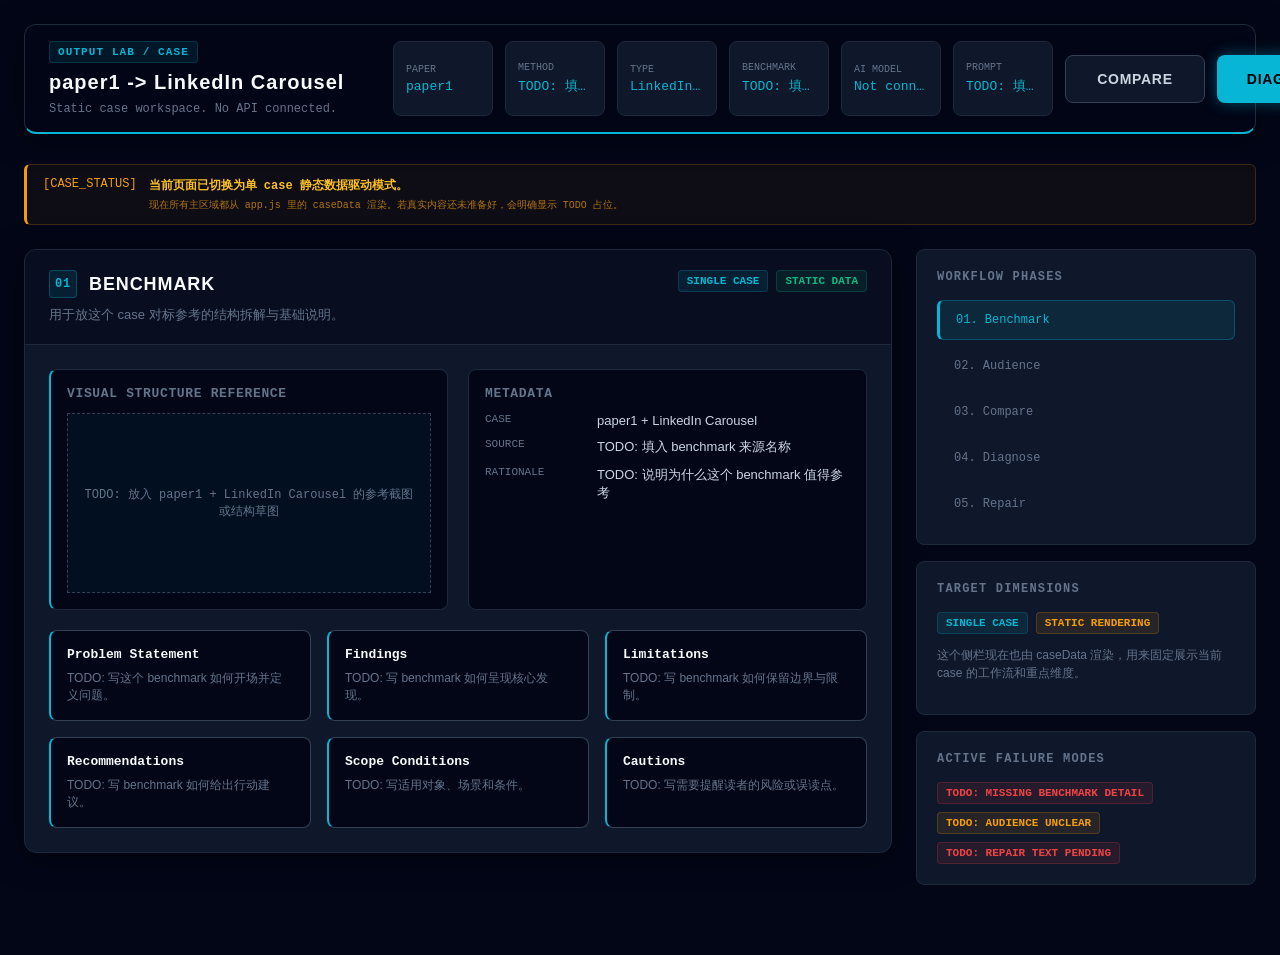
==== index.html @ c9541825 "Initial project structure" ====
<!DOCTYPE html>
<html lang="zh-CN">
<head>
  <meta charset="UTF-8" />
  <meta name="viewport" content="width=device-width, initial-scale=1.0" />
  <title>Output Lab - Dark Cyber UI</title>
  <link rel="stylesheet" href="styles.css" />
</head>
<body>
  <div class="page">
    <header class="topbar" id="topbar"></header>

    <div class="notice" id="notice"></div>

    <div class="layout">
      <main class="workspace">
        <section class="panel active" id="benchmark"></section>
        <section class="panel" id="audience"></section>
        <section class="panel" id="compare"></section>
        <section class="panel" id="diagnose"></section>
        <section class="panel" id="repair"></section>
      </main>

      <aside class="sticky-rail" id="right-rail"></aside>
    </div>
  </div>

  <script src="app.js"></script>
</body>
</html>
---- styles.css ----
:root {
  --bg: #020617;
  --panel: #0f172a;
  --panel-2: #020617;
  --ink: #cbd5e1;
  --ink-dark: #f8fafc;
  --muted: #64748b;
  --line: #1e293b;
  --line-2: #334155;
  --brand: #06b6d4;
  --brand-hover: #22d3ee;
  --brand-bg: rgba(6, 182, 212, 0.1);
  --good: #10b981;
  --warn: #f59e0b;
  --bad: #ef4444;
  --shadow: 0 4px 30px rgba(0, 0, 0, 0.5);
  --glow-brand: 0 0 15px rgba(6, 182, 212, 0.4);
  --radius: 12px;
  --font-sans: Inter, ui-sans-serif, -apple-system, BlinkMacSystemFont, "Segoe UI", sans-serif;
  --font-mono: ui-monospace, SFMono-Regular, Menlo, Monaco, Consolas, monospace;
}

* { box-sizing: border-box; }
html { scroll-behavior: smooth; }
::selection { background-color: #164e63; color: #cffafe; }

body {
  margin: 0;
  font-family: var(--font-sans);
  background: var(--bg);
  color: var(--ink);
  padding-bottom: 40px;
}

.page {
  max-width: 1600px;
  margin: 0 auto;
  padding: 24px;
}

.topbar {
  position: sticky;
  top: 16px;
  z-index: 30;
  background: rgba(2, 6, 23, 0.85);
  backdrop-filter: blur(12px);
  border: 1px solid var(--line);
  border-bottom: 2px solid var(--brand);
  box-shadow: var(--shadow);
  border-radius: var(--radius);
  padding: 16px 24px;
  display: grid;
  grid-template-columns: 320px 1fr;
  gap: 24px;
  margin-bottom: 30px;
}

.brand {
  display: flex;
  flex-direction: column;
  justify-content: center;
  gap: 8px;
}

.eyebrow {
  display: inline-flex;
  width: fit-content;
  color: var(--brand);
  background: var(--brand-bg);
  border: 1px solid rgba(6, 182, 212, 0.2);
  border-radius: 4px;
  padding: 4px 8px;
  font-size: 11px;
  font-family: var(--font-mono);
  font-weight: 700;
  text-transform: uppercase;
  letter-spacing: 0.1em;
}

.brand h1 {
  margin: 0;
  font-size: 20px;
  color: var(--ink-dark);
  letter-spacing: 0.05em;
}

.brand p {
  margin: 0;
  font-size: 12px;
  color: var(--muted);
  font-family: var(--font-mono);
}

.control-grid {
  display: grid;
  grid-template-columns: repeat(6, minmax(100px, 1fr)) 140px 140px;
  gap: 12px;
  align-items: center;
}

.field {
  background: var(--panel);
  border: 1px solid var(--line);
  border-radius: 8px;
  padding: 8px 12px;
  height: 100%;
  display: flex;
  flex-direction: column;
  justify-content: center;
}

.field-label {
  font-size: 10px;
  font-family: var(--font-mono);
  text-transform: uppercase;
  color: var(--muted);
  margin-bottom: 4px;
}

.field-value {
  font-size: 13px;
  color: var(--brand);
  font-family: var(--font-mono);
  white-space: nowrap;
  overflow: hidden;
  text-overflow: ellipsis;
}

.action {
  display: inline-flex;
  align-items: center;
  justify-content: center;
  border-radius: 8px;
  min-height: 48px;
  font-size: 14px;
  font-weight: 700;
  text-decoration: none;
  cursor: pointer;
  transition: all 0.2s ease;
  font-family: var(--font-sans);
  text-transform: uppercase;
  letter-spacing: 0.05em;
}

.action.primary {
  background: var(--brand);
  color: #000;
  border: none;
  box-shadow: var(--glow-brand);
}

.action.primary:hover {
  background: var(--brand-hover);
  box-shadow: 0 0 25px rgba(6, 182, 212, 0.6);
  transform: translateY(-1px);
}

.action.secondary {
  background: var(--panel);
  color: var(--ink);
  border: 1px solid var(--line-2);
}

.action.secondary:hover {
  border-color: var(--brand);
  color: var(--brand);
}

.notice {
  background: rgba(245, 158, 11, 0.05);
  border: 1px solid rgba(245, 158, 11, 0.2);
  border-left: 3px solid var(--warn);
  color: var(--warn);
  border-radius: 6px;
  padding: 12px 16px;
  margin-bottom: 24px;
  display: flex;
  gap: 12px;
  align-items: flex-start;
  font-family: var(--font-mono);
  font-size: 12px;
}

.notice strong { display: block; margin-bottom: 4px; color: #fbbf24; }
.notice small { color: rgba(245, 158, 11, 0.7); }

.layout {
  display: grid;
  grid-template-columns: minmax(0, 1fr) 340px;
  gap: 24px;
  align-items: start;
}

.panel {
  background: var(--panel);
  border: 1px solid var(--line);
  border-radius: var(--radius);
  box-shadow: var(--shadow);
  overflow: hidden;
  display: none;
  animation: fadeIn 0.3s ease-in-out;
}

.panel.active {
  display: block;
}

@keyframes fadeIn {
  from { opacity: 0; transform: translateY(5px); }
  to { opacity: 1; transform: translateY(0); }
}

.panel-header {
  padding: 20px 24px;
  border-bottom: 1px solid var(--line);
  background: rgba(2, 6, 23, 0.5);
  display: flex;
  align-items: flex-start;
  justify-content: space-between;
  gap: 18px;
}

.panel-header h2 {
  margin: 0;
  font-size: 18px;
  color: var(--ink-dark);
  display: flex;
  gap: 12px;
  align-items: center;
  text-transform: uppercase;
  letter-spacing: 0.05em;
}

.panel-header p {
  margin: 8px 0 0;
  color: var(--muted);
  font-size: 13px;
  max-width: 800px;
}

.num {
  width: 28px;
  height: 28px;
  border-radius: 4px;
  display: inline-grid;
  place-items: center;
  background: var(--brand-bg);
  color: var(--brand);
  font-size: 12px;
  font-family: var(--font-mono);
  font-weight: bold;
  border: 1px solid rgba(6, 182, 212, 0.3);
}

.panel-tools {
  display: flex;
  gap: 8px;
  flex-wrap: wrap;
}

.pill,
.chip,
.mini-badge {
  display: inline-flex;
  align-items: center;
  border-radius: 4px;
  padding: 4px 8px;
  font-size: 11px;
  font-family: var(--font-mono);
  font-weight: 600;
  text-transform: uppercase;
  background: var(--panel-2);
  border: 1px solid var(--line-2);
  color: var(--muted);
}

.pill.blue,
.chip.blue { background: rgba(6, 182, 212, 0.1); color: var(--brand); border-color: rgba(6, 182, 212, 0.2); }

.pill.green,
.chip.green { background: rgba(16, 185, 129, 0.1); color: var(--good); border-color: rgba(16, 185, 129, 0.2); }

.pill.orange,
.chip.orange { background: rgba(245, 158, 11, 0.1); color: var(--warn); border-color: rgba(245, 158, 11, 0.2); }

.pill.red,
.chip.red { background: rgba(239, 68, 68, 0.1); color: var(--bad); border-color: rgba(239, 68, 68, 0.2); }

.panel-body { padding: 24px; }

.meta-grid { display: grid; grid-template-columns: 1fr 1fr; gap: 20px; }

.box {
  background: var(--bg);
  border: 1px solid var(--line);
  border-radius: 8px;
  padding: 16px;
}

.box h3 {
  margin: 0 0 12px;
  font-size: 13px;
  color: var(--muted);
  text-transform: uppercase;
  font-family: var(--font-mono);
  letter-spacing: 0.05em;
}

.box p {
  margin: 0;
  color: var(--ink);
  font-size: 13px;
  line-height: 1.6;
}

.key-value {
  display: grid;
  grid-template-columns: 100px 1fr;
  gap: 12px;
  margin-bottom: 10px;
  font-size: 13px;
}

.key-value .k {
  color: var(--muted);
  font-family: var(--font-mono);
  font-size: 11px;
  text-transform: uppercase;
}

.key-value .v { color: var(--ink); }

.tag-grid {
  display: grid;
  grid-template-columns: repeat(3, 1fr);
  gap: 16px;
  margin-top: 20px;
}

.tag-card {
  border: 1px solid var(--line-2);
  background: var(--bg);
  border-radius: 8px;
  padding: 16px;
  border-left: 2px solid var(--brand);
}

.tag-card strong {
  display: block;
  margin-bottom: 8px;
  font-size: 13px;
  color: var(--ink-dark);
  font-family: var(--font-mono);
}

.tag-card p {
  margin: 0;
  font-size: 12px;
  color: var(--muted);
}

.audience-grid {
  display: grid;
  grid-template-columns: repeat(5, 1fr);
  gap: 16px;
}

.aud-card {
  border: 1px solid var(--line-2);
  background: var(--bg);
  border-radius: 8px;
  padding: 16px;
  display: flex;
  flex-direction: column;
  gap: 12px;
}

.aud-card .icon {
  font-family: var(--font-mono);
  color: var(--brand);
  font-size: 14px;
  font-weight: bold;
  border-bottom: 1px solid var(--line-2);
  padding-bottom: 8px;
}

.aud-card h3 {
  margin: 0;
  font-size: 13px;
  color: var(--ink-dark);
}

.aud-card p {
  margin: 0;
  font-size: 12px;
  color: var(--muted);
  line-height: 1.5;
}

.compare-grid {
  display: grid;
  grid-template-columns: 1fr 1fr;
  gap: 20px;
  align-items: stretch;
}

.compare-side {
  border: 1px solid var(--line);
  border-radius: 8px;
  background: var(--bg);
  padding: 20px;
  display: flex;
  flex-direction: column;
  gap: 16px;
}

.compare-side h3 {
  margin: 0;
  display: flex;
  justify-content: space-between;
  align-items: center;
  font-size: 14px;
  color: var(--ink-dark);
  font-family: var(--font-mono);
  border-bottom: 1px solid var(--line);
  padding-bottom: 12px;
}

.text-block {
  background: var(--panel);
  border: 1px dashed var(--line-2);
  border-radius: 8px;
  padding: 16px;
  font-size: 13px;
  line-height: 1.6;
}

.text-block p {
  margin: 0;
  white-space: pre-wrap;
}

.outline-item {
  display: grid;
  grid-template-columns: 120px 1fr;
  gap: 12px;
  padding: 10px 0;
  border-bottom: 1px dashed var(--line);
  font-size: 13px;
}

.outline-item strong {
  color: var(--brand);
  font-family: var(--font-mono);
  font-size: 11px;
}

.outline-item p {
  margin: 0;
  color: var(--ink);
}

.diagnose-grid,
.repair-grid {
  display: grid;
  grid-template-columns: 1fr 1.5fr;
  gap: 20px;
}

.score-row {
  display: grid;
  grid-template-columns: 1fr 40px;
  gap: 12px;
  align-items: center;
  margin-bottom: 16px;
  font-size: 12px;
  font-family: var(--font-mono);
}

.bar {
  height: 6px;
  background: var(--line-2);
  border-radius: 3px;
  overflow: hidden;
  margin-top: 6px;
}

.fill { height: 100%; }
.fill.blue { background: var(--brand); box-shadow: 0 0 8px var(--brand); }
.fill.red { background: var(--bad); box-shadow: 0 0 8px var(--bad); }

.check {
  display: flex;
  gap: 12px;
  padding: 12px;
  border: 1px solid var(--line-2);
  border-radius: 8px;
  background: var(--panel);
  margin-bottom: 10px;
}

.check .mark {
  color: var(--good);
  font-family: var(--font-mono);
  font-weight: bold;
}

.check strong {
  font-size: 13px;
  color: var(--ink-dark);
  display: block;
  margin-bottom: 4px;
}

.check p {
  margin: 0;
  font-size: 12px;
  color: var(--muted);
}

.sticky-rail {
  position: sticky;
  top: 130px;
  display: grid;
  gap: 16px;
}

.rail-card {
  background: var(--panel);
  border: 1px solid var(--line);
  border-radius: 8px;
  padding: 20px;
}

.rail-card h3 {
  margin: 0 0 16px;
  font-size: 12px;
  font-family: var(--font-mono);
  text-transform: uppercase;
  color: var(--muted);
  letter-spacing: 0.1em;
}

.anchor-list {
  display: grid;
  gap: 6px;
}

.anchor-link {
  text-decoration: none;
  padding: 12px 16px;
  color: var(--muted);
  border: 1px solid transparent;
  border-radius: 6px;
  display: flex;
  justify-content: space-between;
  font-family: var(--font-mono);
  font-size: 12px;
  transition: all 0.2s;
  cursor: pointer;
}

.anchor-link:hover {
  background: var(--bg);
  border-color: var(--line-2);
  color: var(--ink);
}

.anchor-link.active {
  background: var(--brand-bg);
  border-color: rgba(6, 182, 212, 0.3);
  color: var(--brand);
  border-left: 3px solid var(--brand);
}

@media (max-width: 1200px) {
  .control-grid { grid-template-columns: repeat(4, 1fr); }
  .audience-grid { grid-template-columns: repeat(3, 1fr); }
}

@media (max-width: 992px) {
  .layout { grid-template-columns: 1fr; }
  .sticky-rail { position: static; display: flex; flex-wrap: wrap; }
  .rail-card { flex: 1 1 300px; }
  .compare-grid,
  .diagnose-grid,
  .repair-grid,
  .meta-grid { grid-template-columns: 1fr; }
  .audience-grid { grid-template-columns: 1fr 1fr; }
}
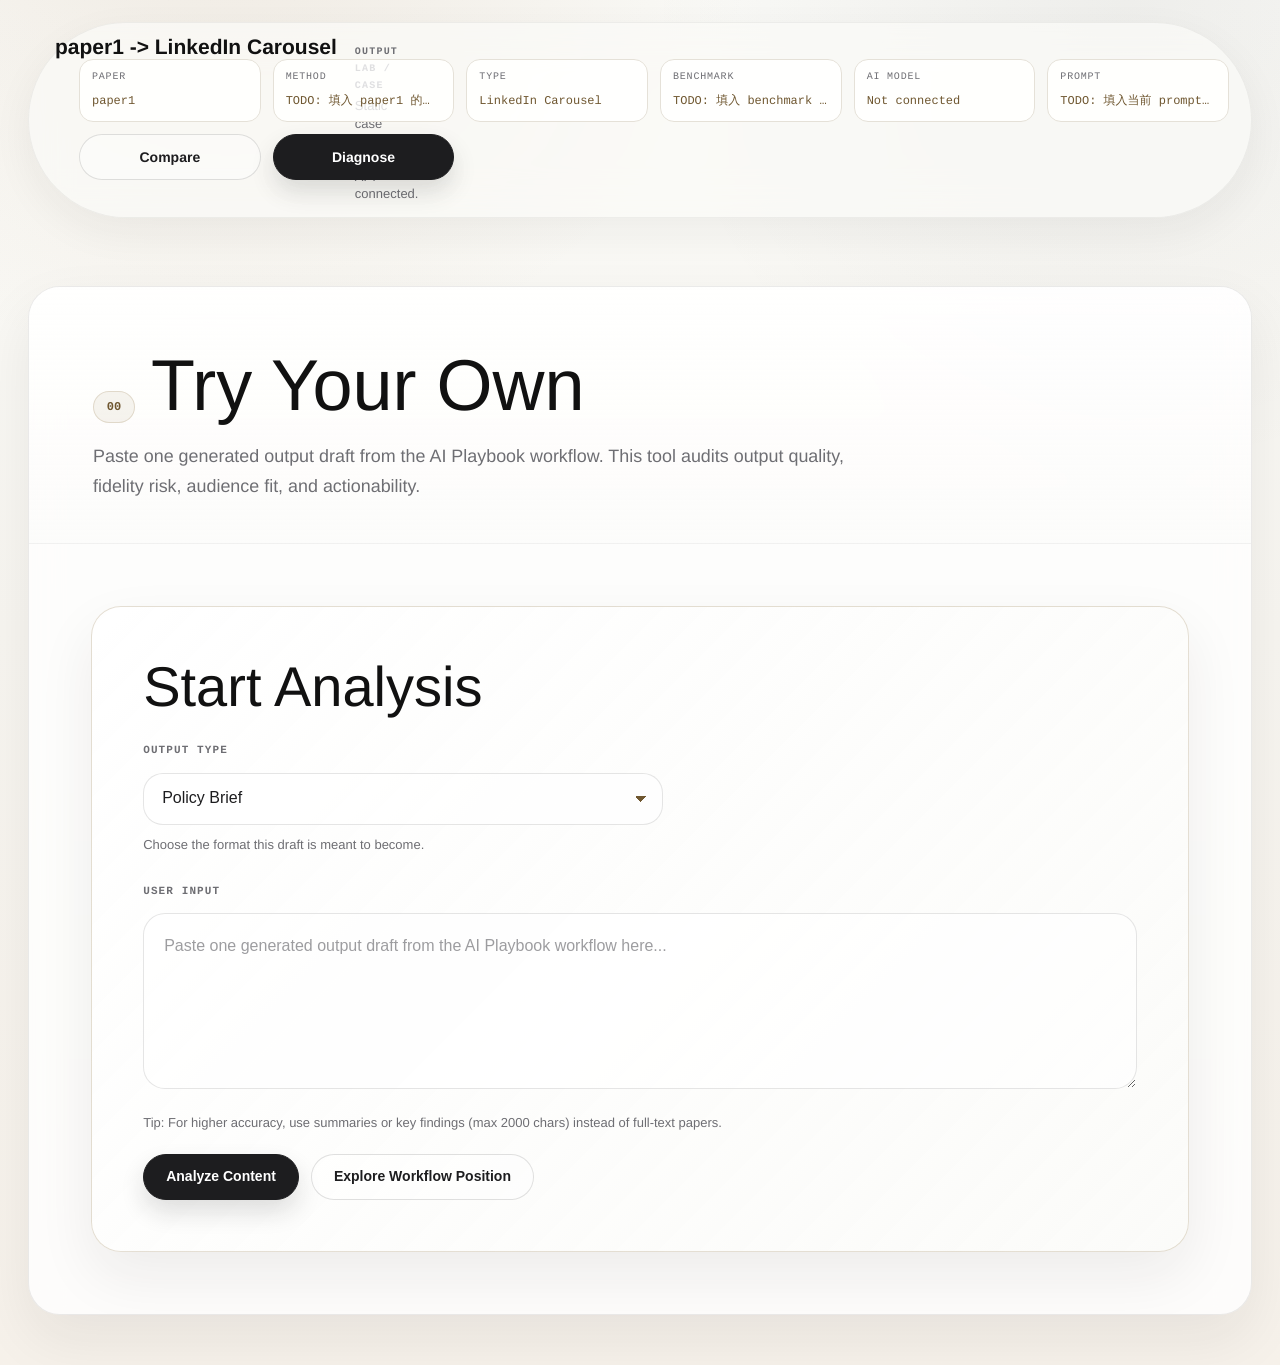
==== commit 3b17b7e4: "整理 Output Lab 项目结构" ====
--- a/index.html
+++ b/index.html
@@ -1,20 +1,63 @@
 <!DOCTYPE html>
-<html lang="zh-CN">
+<html lang="en">
 <head>
   <meta charset="UTF-8" />
   <meta name="viewport" content="width=device-width, initial-scale=1.0" />
-  <title>Output Lab - Dark Cyber UI</title>
+  <title>Output Lab - AI Playbook QA Interface</title>
   <link rel="stylesheet" href="styles.css" />
 </head>
 <body>
   <div class="page">
     <header class="topbar" id="topbar"></header>
 
-    <div class="notice" id="notice"></div>
-
     <div class="layout">
       <main class="workspace">
-        <section class="panel active" id="benchmark"></section>
+        <section class="panel active" id="try-your-own">
+          <div class="panel-header">
+            <div>
+              <h2><span class="num">00</span>Try Your Own</h2>
+              <p>Paste one generated output draft from the AI Playbook workflow. This tool audits output quality, fidelity risk, audience fit, and actionability.</p>
+            </div>
+          </div>
+          <div class="panel-body">
+            <div class="input-card input-card-primary">
+              <h3>Start Analysis</h3>
+              <div class="output-type-field">
+                <label class="input-label" for="outputTypeSelect">Output Type</label>
+                <select id="outputTypeSelect">
+                  <option selected>Policy Brief</option>
+                  <option>Policy Memo</option>
+                  <option>Executive Summary</option>
+                  <option>Q&amp;A Guide</option>
+                  <option>Fact Sheet</option>
+                  <option>Plain Language Explainer</option>
+                  <option>Op-Ed</option>
+                  <option>Letter to the Editor</option>
+                  <option>Press Release</option>
+                  <option>Elevator Pitch</option>
+                  <option>Report Outline</option>
+                  <option>Technical Note</option>
+                  <option>Infographic Brief</option>
+                  <option>Video Script</option>
+                  <option>LinkedIn Post</option>
+                  <option>LinkedIn Carousel</option>
+                  <option>Position Article</option>
+                  <option>Mechanism Map</option>
+                </select>
+                <p class="output-type-help">Choose the format this draft is meant to become.</p>
+              </div>
+              <label class="input-label" for="userInput">User Input</label>
+              <textarea id="userInput" maxlength="2000" placeholder="Paste one generated output draft from the AI Playbook workflow here..."></textarea>
+              <p class="input-hint">Tip: For higher accuracy, use summaries or key findings (max 2000 chars) instead of full-text papers.</p>
+              <div class="input-actions">
+                <button id="btn-run-diagnose-input" class="action primary" type="button">Analyze Content</button>
+                <button id="btn-explore-sample" class="action secondary" type="button">Explore Workflow Position</button>
+              </div>
+            </div>
+          </div>
+        </section>
+
+        <section class="panel" id="benchmark"></section>
         <section class="panel" id="audience"></section>
         <section class="panel" id="compare"></section>
         <section class="panel" id="diagnose"></section>
--- a/styles.css
+++ b/styles.css
@@ -1,261 +1,574 @@
 :root {
-  --bg: #020617;
-  --panel: #0f172a;
-  --panel-2: #020617;
-  --ink: #cbd5e1;
-  --ink-dark: #f8fafc;
-  --muted: #64748b;
-  --line: #1e293b;
-  --line-2: #334155;
-  --brand: #06b6d4;
-  --brand-hover: #22d3ee;
-  --brand-bg: rgba(6, 182, 212, 0.1);
-  --good: #10b981;
-  --warn: #f59e0b;
-  --bad: #ef4444;
-  --shadow: 0 4px 30px rgba(0, 0, 0, 0.5);
-  --glow-brand: 0 0 15px rgba(6, 182, 212, 0.4);
-  --radius: 12px;
-  --font-sans: Inter, ui-sans-serif, -apple-system, BlinkMacSystemFont, "Segoe UI", sans-serif;
-  --font-mono: ui-monospace, SFMono-Regular, Menlo, Monaco, Consolas, monospace;
-}
-
-* { box-sizing: border-box; }
-html { scroll-behavior: smooth; }
-::selection { background-color: #164e63; color: #cffafe; }
+  --bg: #f7f5f0;
+  --bg-soft: #fafaf7;
+  --bg-warm: #f6f1ea;
+  --surface: rgba(255, 255, 255, 0.78);
+  --surface-solid: #ffffff;
+  --panel: rgba(255, 255, 255, 0.82);
+  --panel-2: #f3eee5;
+  --ink: #1d1d1f;
+  --ink-dark: #111111;
+  --muted: #6e6e73;
+  --muted-soft: #8b8780;
+  --line: #e5e1d8;
+  --line-2: rgba(0, 0, 0, 0.08);
+  --brand: #8a6f3d;
+  --brand-hover: #6f5730;
+  --brand-bg: #f1e8d6;
+  --brand-soft: rgba(138, 111, 61, 0.1);
+  --good: #5f7d63;
+  --good-bg: #edf3eb;
+  --warn: #a67c52;
+  --warn-bg: #f4eadf;
+  --bad: #a45d52;
+  --bad-bg: #f6e8e5;
+  --shadow: 0 24px 58px rgba(29, 29, 31, 0.07);
+  --shadow-hover: 0 28px 70px rgba(29, 29, 31, 0.09);
+  --radius: 28px;
+  --radius-sm: 16px;
+  --ease: cubic-bezier(0.25, 0.1, 0.25, 1);
+  --font-sans: -apple-system, BlinkMacSystemFont, "SF Pro Display", "Inter", "Segoe UI", sans-serif;
+  --font-mono: "SF Mono", ui-monospace, SFMono-Regular, Menlo, Monaco, Consolas, monospace;
+}
+
+* {
+  box-sizing: border-box;
+}
+
+html {
+  scroll-behavior: smooth;
+}
+
+::selection {
+  background-color: rgba(138, 111, 61, 0.2);
+  color: var(--ink-dark);
+}
 
 body {
+  min-height: 100vh;
   margin: 0;
   font-family: var(--font-sans);
-  background: var(--bg);
-  color: var(--ink);
-  padding-bottom: 40px;
+  background:
+    radial-gradient(circle at 18% -12%, rgba(166, 124, 82, 0.14), transparent 34rem),
+    radial-gradient(circle at 88% 0%, rgba(29, 29, 31, 0.055), transparent 30rem),
+    linear-gradient(180deg, var(--bg-soft) 0%, var(--bg) 46%, var(--bg-warm) 100%);
+  color: var(--ink);
+  line-height: 1.68;
+  padding-bottom: 52px;
+  text-rendering: geometricPrecision;
+  -webkit-font-smoothing: antialiased;
+}
+
+body::before {
+  position: fixed;
+  inset: 0;
+  z-index: -1;
+  pointer-events: none;
+  content: "";
+  opacity: 0.18;
+  background-image:
+    linear-gradient(rgba(29, 29, 31, 0.04) 1px, transparent 1px),
+    linear-gradient(90deg, rgba(29, 29, 31, 0.03) 1px, transparent 1px);
+  background-size: 42px 42px;
+  mask-image: linear-gradient(to bottom, rgba(0, 0, 0, 0.55), transparent 72%);
+}
+
+button,
+textarea,
+select {
+  font: inherit;
+}
+
+button:disabled {
+  cursor: wait;
+  opacity: 0.58;
+}
+
+button:focus-visible,
+textarea:focus-visible,
+select:focus-visible,
+.anchor-link:focus-visible {
+  outline: 2px solid rgba(138, 111, 61, 0.45);
+  outline-offset: 3px;
+  box-shadow: 0 0 0 4px rgba(138, 111, 61, 0.1);
 }
 
 .page {
-  max-width: 1600px;
+  max-width: 1580px;
   margin: 0 auto;
-  padding: 24px;
+  padding: 22px 28px 0;
 }
 
 .topbar {
   position: sticky;
-  top: 16px;
+  top: 14px;
   z-index: 30;
-  background: rgba(2, 6, 23, 0.85);
-  backdrop-filter: blur(12px);
-  border: 1px solid var(--line);
-  border-bottom: 2px solid var(--brand);
-  box-shadow: var(--shadow);
-  border-radius: var(--radius);
-  padding: 16px 24px;
-  display: grid;
-  grid-template-columns: 320px 1fr;
+  display: grid;
+  grid-template-columns: minmax(0, 1fr) auto;
+  align-items: center;
   gap: 24px;
-  margin-bottom: 30px;
+  min-height: 72px;
+  margin-bottom: 40px;
+  padding: 14px 22px 14px 26px;
+  border: 1px solid rgba(0, 0, 0, 0.055);
+  border-radius: 999px;
+  background: rgba(250, 250, 247, 0.76);
+  box-shadow: 0 14px 42px rgba(29, 29, 31, 0.055);
+  -webkit-backdrop-filter: blur(20px) saturate(135%);
+  backdrop-filter: blur(20px) saturate(135%);
 }
 
 .brand {
+  display: grid;
+  grid-template-columns: auto minmax(0, 1fr);
+  align-items: baseline;
+  column-gap: 18px;
+  row-gap: 0;
+}
+
+.eyebrow {
+  grid-column: 2;
+  grid-row: 1;
+  width: fit-content;
+  color: var(--muted);
+  font-family: var(--font-mono);
+  font-size: 10px;
+  font-weight: 600;
+  letter-spacing: 0.12em;
+  text-transform: uppercase;
+}
+
+.brand h1 {
+  grid-column: 1;
+  grid-row: 1 / span 2;
+  margin: 0;
+  color: var(--ink-dark);
+  font-size: 21px;
+  font-weight: 600;
+  letter-spacing: 0;
+  line-height: 1.05;
+  white-space: nowrap;
+}
+
+.brand p {
+  grid-column: 2;
+  grid-row: 2;
+  margin: 2px 0 0 !important;
+  color: var(--muted) !important;
+  font-size: 13px !important;
+  line-height: 1.35;
+}
+
+.brand .tagline,
+.brand .product-description {
+  margin-top: 4px;
+  color: var(--muted);
+  font-family: var(--font-sans);
+  line-height: 1.55;
+}
+
+.mode-toggle {
+  justify-content: flex-end;
+}
+
+.mode-toggle > span {
+  display: none;
+}
+
+.mode-btn {
+  min-height: 30px;
+  padding: 0 12px;
+  border: 1px solid rgba(0, 0, 0, 0.08);
+  border-radius: 999px;
+  background: rgba(255, 255, 255, 0.72);
+  color: var(--muted);
+  cursor: default;
+  font-family: var(--font-mono);
+  font-size: 10px;
+  font-weight: 650;
+  letter-spacing: 0.08em;
+  line-height: 1;
+  text-transform: uppercase;
+  transition: background 240ms var(--ease), border-color 240ms var(--ease), color 240ms var(--ease);
+  pointer-events: none;
+}
+
+.mode-btn.active {
+  border-color: rgba(95, 125, 99, 0.24);
+  background: var(--good-bg);
+  color: var(--good);
+  box-shadow: none;
+}
+
+.control-grid {
+  display: grid;
+  grid-template-columns: repeat(6, minmax(100px, 1fr));
+  gap: 12px;
+  align-items: center;
+}
+
+.field {
   display: flex;
   flex-direction: column;
   justify-content: center;
-  gap: 8px;
-}
-
-.eyebrow {
-  display: inline-flex;
-  width: fit-content;
-  color: var(--brand);
-  background: var(--brand-bg);
-  border: 1px solid rgba(6, 182, 212, 0.2);
-  border-radius: 4px;
-  padding: 4px 8px;
-  font-size: 11px;
-  font-family: var(--font-mono);
-  font-weight: 700;
+  height: 100%;
+  padding: 10px 12px;
+  border: 1px solid var(--line);
+  border-radius: 14px;
+  background: var(--surface);
+}
+
+.field-label,
+.field-value {
+  font-family: var(--font-mono);
+}
+
+.field-label {
+  margin-bottom: 4px;
+  color: var(--muted);
+  font-size: 10px;
+  letter-spacing: 0.08em;
   text-transform: uppercase;
-  letter-spacing: 0.1em;
-}
-
-.brand h1 {
-  margin: 0;
-  font-size: 20px;
-  color: var(--ink-dark);
-  letter-spacing: 0.05em;
-}
-
-.brand p {
-  margin: 0;
+}
+
+.field-value {
+  overflow: hidden;
+  color: var(--brand-hover);
   font-size: 12px;
-  color: var(--muted);
-  font-family: var(--font-mono);
-}
-
-.control-grid {
-  display: grid;
-  grid-template-columns: repeat(6, minmax(100px, 1fr)) 140px 140px;
-  gap: 12px;
-  align-items: center;
-}
-
-.field {
-  background: var(--panel);
-  border: 1px solid var(--line);
-  border-radius: 8px;
-  padding: 8px 12px;
-  height: 100%;
-  display: flex;
-  flex-direction: column;
-  justify-content: center;
-}
-
-.field-label {
-  font-size: 10px;
-  font-family: var(--font-mono);
-  text-transform: uppercase;
-  color: var(--muted);
-  margin-bottom: 4px;
-}
-
-.field-value {
-  font-size: 13px;
-  color: var(--brand);
-  font-family: var(--font-mono);
+  text-overflow: ellipsis;
   white-space: nowrap;
-  overflow: hidden;
-  text-overflow: ellipsis;
 }
 
 .action {
   display: inline-flex;
   align-items: center;
   justify-content: center;
-  border-radius: 8px;
-  min-height: 48px;
+  min-height: 46px;
+  padding: 0 22px;
+  border-radius: 999px;
+  font-family: var(--font-sans);
   font-size: 14px;
-  font-weight: 700;
+  font-weight: 600;
+  letter-spacing: 0;
   text-decoration: none;
   cursor: pointer;
-  transition: all 0.2s ease;
-  font-family: var(--font-sans);
-  text-transform: uppercase;
-  letter-spacing: 0.05em;
+  transition:
+    transform 260ms var(--ease),
+    background 260ms var(--ease),
+    border-color 260ms var(--ease),
+    color 260ms var(--ease),
+    box-shadow 260ms var(--ease);
 }
 
 .action.primary {
-  background: var(--brand);
-  color: #000;
-  border: none;
-  box-shadow: var(--glow-brand);
+  border: 1px solid #1d1d1f;
+  background: #1d1d1f;
+  color: #ffffff;
+  box-shadow: 0 12px 24px rgba(29, 29, 31, 0.14);
 }
 
 .action.primary:hover {
-  background: var(--brand-hover);
-  box-shadow: 0 0 25px rgba(6, 182, 212, 0.6);
-  transform: translateY(-1px);
+  transform: translateY(-2px);
+  border-color: #000000;
+  background: #000000;
+  box-shadow: 0 16px 32px rgba(29, 29, 31, 0.16);
 }
 
 .action.secondary {
-  background: var(--panel);
-  color: var(--ink);
-  border: 1px solid var(--line-2);
+  border: 1px solid rgba(0, 0, 0, 0.12);
+  background: rgba(255, 255, 255, 0.44);
+  color: var(--ink);
+  box-shadow: none;
 }
 
 .action.secondary:hover {
-  border-color: var(--brand);
-  color: var(--brand);
+  transform: translateY(-2px);
+  border-color: rgba(29, 29, 31, 0.28);
+  background: rgba(255, 255, 255, 0.88);
+  color: var(--ink-dark);
 }
 
 .notice {
-  background: rgba(245, 158, 11, 0.05);
-  border: 1px solid rgba(245, 158, 11, 0.2);
-  border-left: 3px solid var(--warn);
-  color: var(--warn);
-  border-radius: 6px;
-  padding: 12px 16px;
-  margin-bottom: 24px;
   display: flex;
   gap: 12px;
   align-items: flex-start;
-  font-family: var(--font-mono);
-  font-size: 12px;
-}
-
-.notice strong { display: block; margin-bottom: 4px; color: #fbbf24; }
-.notice small { color: rgba(245, 158, 11, 0.7); }
+  margin-bottom: 28px;
+  padding: 14px 18px;
+  border: 1px solid rgba(166, 124, 82, 0.22);
+  border-left: 3px solid var(--warn);
+  border-radius: 18px;
+  background: var(--warn-bg);
+  color: var(--warn);
+  font-family: var(--font-sans);
+  font-size: 13px;
+}
+
+.notice strong {
+  display: block;
+  margin-bottom: 4px;
+  color: var(--ink);
+}
+
+.notice small {
+  color: var(--muted);
+}
 
 .layout {
-  display: grid;
-  grid-template-columns: minmax(0, 1fr) 340px;
-  gap: 24px;
-  align-items: start;
+  position: relative;
+}
+
+.workspace {
+  display: grid;
+  gap: 38px;
+  margin-right: 368px;
+}
+
+.input-dock {
+  display: block;
+}
+
+.input-card,
+.panel,
+.box,
+.rail-card,
+.aud-card,
+.tag-card,
+.compare-side,
+.text-block {
+  border: 1px solid var(--line-2);
+  background: var(--surface);
+  box-shadow: var(--shadow);
+  -webkit-backdrop-filter: blur(16px);
+  backdrop-filter: blur(16px);
+}
+
+.input-card {
+  padding: clamp(28px, 4vw, 52px);
+  border-radius: 30px;
+}
+
+.input-card-primary {
+  border-color: rgba(138, 111, 61, 0.22);
+  background:
+    linear-gradient(135deg, rgba(255, 255, 255, 0.9), rgba(250, 250, 247, 0.74)),
+    var(--surface);
+}
+
+.input-card h3 {
+  margin: 0 0 10px !important;
+  color: var(--ink-dark);
+  font-size: clamp(30px, 5vw, 56px);
+  font-weight: 500;
+  letter-spacing: 0;
+  line-height: 1.04;
+}
+
+.input-label {
+  display: inline-block;
+  margin: 8px 0 12px;
+  color: var(--muted);
+  font-family: var(--font-mono);
+  font-size: 11px;
+  font-weight: 600;
+  letter-spacing: 0.1em;
+  text-transform: uppercase;
+}
+
+.output-type-field {
+  max-width: 520px;
+  margin: 18px 0 20px;
+}
+
+#outputTypeSelect {
+  width: 100%;
+  min-height: 52px;
+  padding: 0 46px 0 18px;
+  border: 1px solid rgba(0, 0, 0, 0.1);
+  border-radius: 20px;
+  outline: none;
+  appearance: none;
+  background-color: rgba(255, 255, 255, 0.72);
+  background-image:
+    linear-gradient(45deg, transparent 50%, var(--brand-hover) 50%),
+    linear-gradient(135deg, var(--brand-hover) 50%, transparent 50%);
+  background-position:
+    calc(100% - 21px) 50%,
+    calc(100% - 15px) 50%;
+  background-repeat: no-repeat;
+  background-size: 6px 6px;
+  color: var(--ink);
+  cursor: pointer;
+  transition:
+    border-color 240ms var(--ease),
+    box-shadow 240ms var(--ease),
+    background-color 240ms var(--ease);
+}
+
+#outputTypeSelect:focus {
+  border-color: rgba(138, 111, 61, 0.42);
+  background-color: rgba(255, 255, 255, 0.95);
+  box-shadow: 0 0 0 4px rgba(138, 111, 61, 0.09);
+}
+
+#outputTypeSelect:focus-visible {
+  outline: 2px solid rgba(138, 111, 61, 0.45);
+  outline-offset: 3px;
+  box-shadow: 0 0 0 4px rgba(138, 111, 61, 0.1);
+}
+
+.output-type-help {
+  margin: 10px 0 0;
+  color: var(--muted);
+  font-size: 13px;
+  line-height: 1.55;
+}
+
+#userInput {
+  width: 100%;
+  min-height: 176px;
+  padding: 18px 20px;
+  resize: vertical;
+  border: 1px solid rgba(0, 0, 0, 0.1);
+  border-radius: 22px;
+  outline: none;
+  background: rgba(255, 255, 255, 0.72);
+  color: var(--ink);
+  line-height: 1.72;
+  transition:
+    border-color 240ms var(--ease),
+    box-shadow 240ms var(--ease),
+    background 240ms var(--ease);
+}
+
+#userInput::placeholder {
+  color: rgba(110, 110, 115, 0.68);
+}
+
+#userInput:focus {
+  border-color: rgba(138, 111, 61, 0.42);
+  background: rgba(255, 255, 255, 0.95);
+  box-shadow: 0 0 0 4px rgba(138, 111, 61, 0.09);
+}
+
+#userInput:focus-visible {
+  outline: 2px solid rgba(138, 111, 61, 0.45);
+  outline-offset: 3px;
+  box-shadow: 0 0 0 4px rgba(138, 111, 61, 0.1);
+}
+
+.input-hint {
+  margin: 14px 0 0;
+  color: var(--muted);
+  font-size: 13px;
+  font-style: normal;
+  line-height: 1.6;
+}
+
+.input-actions {
+  display: flex;
+  gap: 12px;
+  flex-wrap: wrap;
+  margin-top: 20px !important;
+}
+
+#btn-explore-sample {
+  margin-left: 0;
+  opacity: 1;
+  border: 1px solid rgba(0, 0, 0, 0.12);
+  background: rgba(255, 255, 255, 0.42);
 }
 
 .panel {
-  background: var(--panel);
-  border: 1px solid var(--line);
-  border-radius: var(--radius);
-  box-shadow: var(--shadow);
+  display: none;
   overflow: hidden;
-  display: none;
-  animation: fadeIn 0.3s ease-in-out;
+  border-radius: 32px;
+  opacity: 1;
+  transform: translateY(0);
 }
 
 .panel.active {
   display: block;
 }
 
+.fade-out {
+  opacity: 0;
+  transform: translateY(10px);
+  transition: opacity 260ms var(--ease), transform 260ms var(--ease);
+}
+
+.fade-in {
+  opacity: 1;
+  transform: translateY(0);
+  transition: opacity 300ms var(--ease), transform 300ms var(--ease);
+}
+
 @keyframes fadeIn {
-  from { opacity: 0; transform: translateY(5px); }
-  to { opacity: 1; transform: translateY(0); }
+  from {
+    opacity: 0;
+    transform: translateY(8px);
+  }
+
+  to {
+    opacity: 1;
+    transform: translateY(0);
+  }
 }
 
 .panel-header {
-  padding: 20px 24px;
-  border-bottom: 1px solid var(--line);
-  background: rgba(2, 6, 23, 0.5);
+  display: grid;
+  grid-template-columns: minmax(0, 1fr) auto;
+  align-items: start;
+  gap: 24px;
+  padding: clamp(34px, 5vw, 64px) clamp(28px, 5vw, 64px) clamp(26px, 4vw, 42px);
+  border-bottom: 1px solid rgba(0, 0, 0, 0.055);
+  background:
+    linear-gradient(180deg, rgba(255, 255, 255, 0.62), rgba(250, 250, 247, 0.42)),
+    transparent;
+}
+
+.panel-header h2 {
   display: flex;
-  align-items: flex-start;
-  justify-content: space-between;
-  gap: 18px;
-}
-
-.panel-header h2 {
+  gap: 16px;
+  align-items: baseline;
   margin: 0;
-  font-size: 18px;
   color: var(--ink-dark);
-  display: flex;
-  gap: 12px;
+  font-size: clamp(34px, 5.8vw, 72px);
+  font-weight: 500;
+  letter-spacing: 0;
+  line-height: 0.98;
+}
+
+.panel-header p {
+  max-width: 760px;
+  margin: 18px 0 0;
+  color: var(--muted);
+  font-size: clamp(15px, 1.4vw, 18px);
+  line-height: 1.68;
+}
+
+.num {
+  display: inline-flex;
   align-items: center;
-  text-transform: uppercase;
-  letter-spacing: 0.05em;
-}
-
-.panel-header p {
-  margin: 8px 0 0;
-  color: var(--muted);
-  font-size: 13px;
-  max-width: 800px;
-}
-
-.num {
-  width: 28px;
-  height: 28px;
-  border-radius: 4px;
-  display: inline-grid;
-  place-items: center;
-  background: var(--brand-bg);
-  color: var(--brand);
+  justify-content: center;
+  width: auto;
+  min-width: 42px;
+  height: 32px;
+  padding: 0 10px;
+  border: 1px solid rgba(138, 111, 61, 0.2);
+  border-radius: 999px;
+  background: rgba(138, 111, 61, 0.08);
+  color: var(--brand-hover);
+  font-family: var(--font-mono);
   font-size: 12px;
-  font-family: var(--font-mono);
-  font-weight: bold;
-  border: 1px solid rgba(6, 182, 212, 0.3);
+  font-weight: 600;
+  line-height: 1;
 }
 
 .panel-tools {
   display: flex;
   gap: 8px;
   flex-wrap: wrap;
+  justify-content: flex-end;
 }
 
 .pill,
@@ -263,176 +576,632 @@
 .mini-badge {
   display: inline-flex;
   align-items: center;
-  border-radius: 4px;
-  padding: 4px 8px;
-  font-size: 11px;
-  font-family: var(--font-mono);
+  min-height: 28px;
+  padding: 0 10px;
+  border: 1px solid rgba(0, 0, 0, 0.075);
+  border-radius: 999px;
+  background: rgba(255, 255, 255, 0.58);
+  color: var(--muted);
+  font-family: var(--font-mono);
+  font-size: 10px;
   font-weight: 600;
+  letter-spacing: 0.08em;
   text-transform: uppercase;
-  background: var(--panel-2);
-  border: 1px solid var(--line-2);
-  color: var(--muted);
 }
 
 .pill.blue,
-.chip.blue { background: rgba(6, 182, 212, 0.1); color: var(--brand); border-color: rgba(6, 182, 212, 0.2); }
+.chip.blue {
+  border-color: rgba(138, 111, 61, 0.22);
+  background: var(--brand-soft);
+  color: var(--brand-hover);
+}
 
 .pill.green,
-.chip.green { background: rgba(16, 185, 129, 0.1); color: var(--good); border-color: rgba(16, 185, 129, 0.2); }
+.chip.green {
+  border-color: rgba(95, 125, 99, 0.24);
+  background: var(--good-bg);
+  color: var(--good);
+}
 
 .pill.orange,
-.chip.orange { background: rgba(245, 158, 11, 0.1); color: var(--warn); border-color: rgba(245, 158, 11, 0.2); }
+.chip.orange {
+  border-color: rgba(166, 124, 82, 0.24);
+  background: var(--warn-bg);
+  color: var(--warn);
+}
 
 .pill.red,
-.chip.red { background: rgba(239, 68, 68, 0.1); color: var(--bad); border-color: rgba(239, 68, 68, 0.2); }
-
-.panel-body { padding: 24px; }
-
-.meta-grid { display: grid; grid-template-columns: 1fr 1fr; gap: 20px; }
+.chip.red {
+  border-color: rgba(164, 93, 82, 0.22);
+  background: var(--bad-bg);
+  color: var(--bad);
+}
+
+.panel-body {
+  padding: clamp(28px, 5vw, 62px);
+}
+
+.meta-grid {
+  display: grid;
+  grid-template-columns: minmax(0, 1.25fr) minmax(300px, 0.75fr);
+  gap: 26px;
+}
 
 .box {
-  background: var(--bg);
-  border: 1px solid var(--line);
-  border-radius: 8px;
-  padding: 16px;
-}
-
-.box h3 {
-  margin: 0 0 12px;
+  border-radius: 26px;
+  padding: clamp(24px, 3.4vw, 38px);
+}
+
+.box:hover,
+.aud-card:hover,
+.tag-card:hover {
+  transform: translateY(-3px) scale(1.005);
+  border-color: rgba(138, 111, 61, 0.18);
+  box-shadow: var(--shadow-hover);
+}
+
+.box,
+.aud-card,
+.tag-card {
+  transition: transform 280ms var(--ease), box-shadow 280ms var(--ease), border-color 280ms var(--ease);
+}
+
+.box h3,
+.compare-insights h3 {
+  margin: 0 0 18px;
+  color: var(--ink-dark);
   font-size: 13px;
-  color: var(--muted);
+  font-weight: 650;
+  letter-spacing: 0.09em;
+  line-height: 1.35;
   text-transform: uppercase;
-  font-family: var(--font-mono);
-  letter-spacing: 0.05em;
 }
 
 .box p {
   margin: 0;
   color: var(--ink);
+  font-size: 14px;
+  line-height: 1.72;
+}
+
+#benchmark .box:first-child {
+  border-left: 1px solid rgba(138, 111, 61, 0.22) !important;
+}
+
+#benchmark .meta-grid {
+  grid-template-columns: 1fr;
+}
+
+.workflow-timeline {
+  display: grid;
+  grid-template-columns: repeat(6, minmax(116px, 1fr));
+  align-items: stretch;
+  gap: 0;
+  min-height: 184px;
+  padding: 20px 0 10px;
+}
+
+.workflow-step {
+  position: relative;
+  display: flex;
+  flex-direction: column;
+  gap: 22px;
+  min-height: 142px;
+  padding: 0 18px 0 0;
+}
+
+.workflow-step::before {
+  width: 100%;
+  height: 1px;
+  margin-top: 16px;
+  content: "";
+  background: linear-gradient(90deg, rgba(138, 111, 61, 0.48), rgba(138, 111, 61, 0.08));
+}
+
+.workflow-step::after {
+  position: absolute;
+  top: 11px;
+  left: 0;
+  width: 11px;
+  height: 11px;
+  border: 1px solid rgba(138, 111, 61, 0.42);
+  border-radius: 999px;
+  background: #fffdf8;
+  content: "";
+  box-shadow: 0 0 0 6px rgba(138, 111, 61, 0.08);
+}
+
+.workflow-step span {
+  color: var(--brand-hover);
+  font-family: var(--font-mono);
+  font-size: 11px;
+  font-weight: 650;
+  letter-spacing: 0.08em;
+}
+
+.workflow-step strong {
+  max-width: 150px;
+  color: var(--ink-dark);
+  font-size: 17px;
+  font-weight: 500;
+  line-height: 1.24;
+}
+
+.key-value {
+  display: grid;
+  grid-template-columns: 116px 1fr;
+  gap: 14px;
+  padding: 13px 0;
+  border-bottom: 1px solid rgba(0, 0, 0, 0.055);
+  font-size: 14px;
+}
+
+.key-value:last-child {
+  border-bottom: 0;
+}
+
+.key-value .k {
+  color: var(--muted);
+  font-family: var(--font-mono);
+  font-size: 10px;
+  font-weight: 650;
+  letter-spacing: 0.08em;
+  text-transform: uppercase;
+}
+
+.key-value .v {
+  color: var(--ink);
+}
+
+.tag-grid {
+  display: grid;
+  grid-template-columns: repeat(auto-fit, minmax(250px, 1fr));
+  gap: 22px;
+  margin-top: 26px;
+}
+
+.tag-card {
+  position: relative;
+  overflow: hidden;
+  min-height: 188px;
+  padding: 26px;
+  border-radius: 24px;
+}
+
+#benchmark .tag-card::before,
+.aud-card .icon {
+  color: var(--brand-hover);
+  font-family: var(--font-mono);
+  font-size: 11px;
+  font-weight: 650;
+  letter-spacing: 0.08em;
+  text-transform: uppercase;
+}
+
+#benchmark .tag-card::before {
+  display: block;
+  margin-bottom: 26px;
+  content: "Step";
+}
+
+.tag-card strong {
+  display: block;
+  margin-bottom: 12px;
+  color: var(--ink-dark);
+  font-size: 19px;
+  font-weight: 520;
+  letter-spacing: 0;
+  line-height: 1.25;
+}
+
+.tag-card p {
+  margin: 0;
+  color: var(--muted);
+  font-size: 13px;
+  line-height: 1.64;
+}
+
+.tag-card p + p {
+  margin-top: 12px;
+}
+
+.metric-label,
+.aud-card p strong {
+  display: block;
+  margin-bottom: 4px;
+  color: var(--muted);
+  font-family: var(--font-mono);
+  font-size: 10px;
+  font-weight: 650;
+  letter-spacing: 0.09em;
+  text-transform: uppercase;
+}
+
+.audience-grid {
+  display: grid;
+  grid-template-columns: repeat(auto-fit, minmax(270px, 1fr));
+  gap: 22px;
+}
+
+.aud-card {
+  display: flex;
+  flex-direction: column;
+  gap: 18px;
+  min-height: 290px;
+  padding: 28px;
+  border-radius: 26px;
+}
+
+.aud-card .icon {
+  width: fit-content;
+  padding-bottom: 10px;
+  border-bottom: 1px solid rgba(138, 111, 61, 0.24);
+}
+
+.aud-card h3 {
+  margin: 0;
+  color: var(--ink-dark);
+  font-size: 24px;
+  font-weight: 520;
+  letter-spacing: 0;
+  line-height: 1.12;
+}
+
+.aud-card p {
+  margin: 0;
+  color: var(--ink);
+  font-size: 13px;
+  line-height: 1.66;
+}
+
+.aud-card p strong {
+  color: var(--muted);
+}
+
+.output-standard-card {
+  min-height: 0;
+  gap: 16px;
+}
+
+.output-standard-card h3 {
+  font-size: 22px;
+}
+
+.output-standard-description {
+  color: var(--muted) !important;
+}
+
+.output-type-tags {
+  display: flex;
+  flex-wrap: wrap;
+  gap: 8px;
+}
+
+.output-type-tag {
+  display: inline-flex;
+  align-items: center;
+  min-height: 30px;
+  padding: 0 11px;
+  border: 1px solid rgba(138, 111, 61, 0.18);
+  border-radius: 999px;
+  background: rgba(255, 255, 255, 0.62);
+  color: var(--ink);
+  font-size: 12px;
+  line-height: 1;
+  white-space: nowrap;
+}
+
+.output-standard-meta {
+  display: grid;
+  gap: 12px;
+  margin-top: 2px;
+}
+
+#compare .tag-grid {
+  grid-template-columns: repeat(auto-fit, minmax(300px, 1fr));
+}
+
+#compare .tag-card {
+  min-height: 330px;
+}
+
+#compare .tag-card strong {
+  margin-bottom: 22px;
+  font-size: 28px;
+}
+
+#compare .tag-card p {
+  padding: 14px 15px;
+  border: 1px solid rgba(0, 0, 0, 0.055);
+  border-radius: 16px;
+  background: rgba(255, 255, 255, 0.45);
+  color: var(--ink);
+}
+
+#compare .tag-card p:nth-of-type(2) {
+  border-color: rgba(164, 93, 82, 0.16);
+  background: var(--bad-bg);
+}
+
+#compare .tag-card p:nth-of-type(3) {
+  border-color: rgba(95, 125, 99, 0.18);
+  background: var(--good-bg);
+}
+
+#compare .tag-card p:nth-of-type(4) {
+  background: rgba(138, 111, 61, 0.08);
+}
+
+.framework-badge {
+  margin: 0 0 20px;
+  padding: 12px 14px;
+  border: 1px solid rgba(138, 111, 61, 0.18);
+  border-radius: 16px;
+  background: var(--brand-soft);
+  color: var(--brand-hover);
+  font-family: var(--font-mono);
+  font-size: 11px;
+  font-weight: 600;
+  letter-spacing: 0.05em;
+  line-height: 1.5;
+}
+
+.output-type-summary {
+  display: grid;
+  gap: 6px;
+  margin: -8px 0 16px;
+  padding: 12px 14px;
+  border: 1px solid rgba(0, 0, 0, 0.065);
+  border-radius: 16px;
+  background: rgba(255, 255, 255, 0.54);
+}
+
+.output-type-summary p {
+  margin: 0;
+  color: var(--ink);
+  font-size: 12px;
+  line-height: 1.5;
+}
+
+.output-type-summary strong {
+  color: var(--muted);
+  font-family: var(--font-mono);
+  font-size: 10px;
+  font-weight: 650;
+  letter-spacing: 0.08em;
+  text-transform: uppercase;
+}
+
+.assessment-badge {
+  display: inline-flex;
+  align-items: center;
+  gap: 8px;
+  margin-top: 18px;
+  padding: 8px 11px;
+  border: 1px solid rgba(138, 111, 61, 0.16);
+  border-radius: 999px;
+  background: rgba(255, 255, 255, 0.52);
+  color: var(--muted);
+  font-family: var(--font-mono);
+  font-size: 10px;
+  font-weight: 650;
+  letter-spacing: 0.08em;
+  text-transform: uppercase;
+}
+
+.status-dot {
+  width: 7px;
+  height: 7px;
+  border-radius: 999px;
+  background: var(--brand);
+  box-shadow: none;
+}
+
+.cursor {
+  opacity: 0.28;
+  animation: blink 1.4s ease-in-out infinite;
+}
+
+@keyframes blink {
+  from,
+  to {
+    opacity: 0.18;
+  }
+
+  50% {
+    opacity: 0.45;
+  }
+}
+
+.diagnose-grid,
+.repair-grid {
+  display: grid;
+  grid-template-columns: minmax(280px, 0.9fr) minmax(0, 1.55fr);
+  gap: 26px;
+  align-items: start;
+}
+
+.score-row {
+  display: grid;
+  grid-template-columns: minmax(140px, 1fr) minmax(120px, 0.75fr);
+  gap: 14px;
+  align-items: center;
+  margin-bottom: 16px;
+  color: var(--ink);
+  font-family: var(--font-sans);
+  font-size: 14px;
+}
+
+.score-row > span {
+  color: var(--ink);
+}
+
+.score-row > div {
+  color: var(--muted);
+  font-family: var(--font-mono);
+  font-size: 11px;
+  font-weight: 650;
+}
+
+.bar {
+  height: 8px;
+  margin: 0 0 7px;
+  overflow: hidden;
+  border-radius: 999px;
+  background: rgba(29, 29, 31, 0.08);
+}
+
+.fill {
+  height: 100%;
+  border-radius: inherit;
+}
+
+.fill.blue {
+  background: linear-gradient(90deg, #2b2b2b, #8a6f3d);
+  box-shadow: none;
+}
+
+.fill.red {
+  background: linear-gradient(90deg, #a45d52, #c9a27d);
+  box-shadow: none;
+}
+
+.fill.orange {
+  background: linear-gradient(90deg, #a67c52, #d3b47c);
+  box-shadow: none;
+}
+
+.fill.green {
+  background: linear-gradient(90deg, #5f7d63, #9fbd8a);
+  box-shadow: none;
+}
+
+#diagnoseResult {
+  background:
+    linear-gradient(180deg, rgba(255, 255, 255, 0.9), rgba(250, 250, 247, 0.7)),
+    var(--surface);
+}
+
+#diagnoseResult p strong {
+  color: var(--ink-dark);
+  font-weight: 650;
+}
+
+#diagnoseVerdict {
+  font-family: var(--font-sans);
+  font-size: clamp(24px, 3.4vw, 38px);
+  font-weight: 520 !important;
+  letter-spacing: 0;
+  line-height: 1.12;
+}
+
+#liveScore,
+#liveDiagnose {
+  color: var(--muted) !important;
   font-size: 13px;
   line-height: 1.6;
 }
 
-.key-value {
-  display: grid;
-  grid-template-columns: 100px 1fr;
-  gap: 12px;
-  margin-bottom: 10px;
+.check {
+  display: flex;
+  gap: 14px;
+  margin-bottom: 12px;
+  padding: 15px 0;
+  border-bottom: 1px solid rgba(0, 0, 0, 0.055);
+  background: transparent;
+}
+
+.check:last-child {
+  margin-bottom: 0;
+  border-bottom: 0;
+}
+
+.check .mark {
+  display: inline-grid;
+  place-items: center;
+  flex: 0 0 36px;
+  width: 36px;
+  height: 36px;
+  border: 1px solid rgba(138, 111, 61, 0.22);
+  border-radius: 999px;
+  background: var(--brand-soft);
+  color: var(--brand-hover);
+  font-family: var(--font-mono);
+  font-size: 11px;
+  font-weight: 650;
+}
+
+.check strong {
+  display: block;
+  margin-bottom: 4px;
+  color: var(--ink-dark);
+  font-size: 15px;
+  font-weight: 600;
+}
+
+.check p {
+  margin: 0;
+  color: var(--muted);
   font-size: 13px;
-}
-
-.key-value .k {
-  color: var(--muted);
-  font-family: var(--font-mono);
-  font-size: 11px;
-  text-transform: uppercase;
-}
-
-.key-value .v { color: var(--ink); }
-
-.tag-grid {
-  display: grid;
-  grid-template-columns: repeat(3, 1fr);
-  gap: 16px;
-  margin-top: 20px;
-}
-
-.tag-card {
-  border: 1px solid var(--line-2);
-  background: var(--bg);
-  border-radius: 8px;
-  padding: 16px;
-  border-left: 2px solid var(--brand);
-}
-
-.tag-card strong {
-  display: block;
-  margin-bottom: 8px;
-  font-size: 13px;
-  color: var(--ink-dark);
-  font-family: var(--font-mono);
-}
-
-.tag-card p {
-  margin: 0;
-  font-size: 12px;
-  color: var(--muted);
-}
-
-.audience-grid {
-  display: grid;
-  grid-template-columns: repeat(5, 1fr);
-  gap: 16px;
-}
-
-.aud-card {
-  border: 1px solid var(--line-2);
-  background: var(--bg);
-  border-radius: 8px;
-  padding: 16px;
-  display: flex;
-  flex-direction: column;
-  gap: 12px;
-}
-
-.aud-card .icon {
-  font-family: var(--font-mono);
-  color: var(--brand);
-  font-size: 14px;
-  font-weight: bold;
-  border-bottom: 1px solid var(--line-2);
-  padding-bottom: 8px;
-}
-
-.aud-card h3 {
-  margin: 0;
-  font-size: 13px;
-  color: var(--ink-dark);
-}
-
-.aud-card p {
-  margin: 0;
-  font-size: 12px;
-  color: var(--muted);
-  line-height: 1.5;
-}
-
-.compare-grid {
-  display: grid;
-  grid-template-columns: 1fr 1fr;
-  gap: 20px;
+  line-height: 1.6;
+}
+
+.compare-grid,
+.repair-compare-layout {
+  display: grid;
+  grid-template-columns: minmax(0, 1fr) minmax(0, 1fr);
+  gap: 18px;
   align-items: stretch;
 }
 
+.compare-side,
+.text-block {
+  border-radius: 22px;
+  padding: 22px;
+}
+
 .compare-side {
-  border: 1px solid var(--line);
-  border-radius: 8px;
-  background: var(--bg);
-  padding: 20px;
   display: flex;
   flex-direction: column;
   gap: 16px;
+  box-shadow: none;
+}
+
+.compare-side.before-state,
+.before-report {
+  border-color: rgba(166, 124, 82, 0.22) !important;
+  background: rgba(250, 246, 239, 0.72);
+}
+
+.compare-side.after-state,
+.after-report {
+  border-color: rgba(138, 111, 61, 0.34) !important;
+  background: #fbf6ea !important;
+}
+
+.compare-side.before-state h3,
+.compare-side.after-state h3 {
+  color: var(--ink-dark);
 }
 
 .compare-side h3 {
-  margin: 0;
   display: flex;
   justify-content: space-between;
   align-items: center;
+  margin: 0;
+  padding-bottom: 12px;
+  border-bottom: 1px solid rgba(0, 0, 0, 0.06);
+  color: var(--ink-dark);
   font-size: 14px;
-  color: var(--ink-dark);
-  font-family: var(--font-mono);
-  border-bottom: 1px solid var(--line);
-  padding-bottom: 12px;
+  font-weight: 650;
 }
 
 .text-block {
-  background: var(--panel);
-  border: 1px dashed var(--line-2);
-  border-radius: 8px;
-  padding: 16px;
-  font-size: 13px;
-  line-height: 1.6;
+  border-style: solid;
+  box-shadow: none;
+  color: var(--ink);
+  font-size: 14px;
+  line-height: 1.78;
 }
 
 .text-block p {
@@ -440,17 +1209,69 @@
   white-space: pre-wrap;
 }
 
+.text-block strong {
+  color: var(--muted) !important;
+  font-family: var(--font-mono) !important;
+  font-size: 10px;
+  font-weight: 650;
+  letter-spacing: 0.1em;
+  text-transform: uppercase;
+}
+
+.repair-output-header {
+  display: flex;
+  justify-content: space-between;
+  align-items: center;
+  gap: 10px;
+  margin-bottom: 12px;
+}
+
+.repair-output-header strong {
+  color: var(--brand-hover) !important;
+}
+
+.repair-copy {
+  min-height: 32px;
+  padding: 0 12px;
+  font-size: 12px;
+}
+
+#afterOutput {
+  margin: 0;
+  color: inherit;
+  font: inherit;
+  line-height: 1.78;
+  white-space: pre-wrap;
+}
+
+.repair-patch-block {
+  margin-top: 18px !important;
+  border-color: rgba(138, 111, 61, 0.24) !important;
+  background: rgba(250, 246, 239, 0.76) !important;
+}
+
+.repair-patch-block strong {
+  color: var(--brand-hover) !important;
+}
+
+.repair-patch-block p {
+  color: var(--muted) !important;
+  font-family: var(--font-sans) !important;
+  font-size: 13px !important;
+  line-height: 1.68;
+}
+
 .outline-item {
   display: grid;
   grid-template-columns: 120px 1fr;
   gap: 12px;
-  padding: 10px 0;
-  border-bottom: 1px dashed var(--line);
-  font-size: 13px;
+  padding: 12px 0;
+  border-bottom: 1px solid rgba(0, 0, 0, 0.055);
+  font-size: 14px;
 }
 
 .outline-item strong {
-  color: var(--brand);
+  color: var(--brand-hover);
   font-family: var(--font-mono);
   font-size: 11px;
 }
@@ -460,131 +1281,337 @@
   color: var(--ink);
 }
 
-.diagnose-grid,
-.repair-grid {
-  display: grid;
-  grid-template-columns: 1fr 1.5fr;
-  gap: 20px;
-}
-
-.score-row {
-  display: grid;
-  grid-template-columns: 1fr 40px;
-  gap: 12px;
-  align-items: center;
-  margin-bottom: 16px;
-  font-size: 12px;
-  font-family: var(--font-mono);
-}
-
-.bar {
-  height: 6px;
-  background: var(--line-2);
-  border-radius: 3px;
-  overflow: hidden;
-  margin-top: 6px;
-}
-
-.fill { height: 100%; }
-.fill.blue { background: var(--brand); box-shadow: 0 0 8px var(--brand); }
-.fill.red { background: var(--bad); box-shadow: 0 0 8px var(--bad); }
-
-.check {
-  display: flex;
-  gap: 12px;
-  padding: 12px;
-  border: 1px solid var(--line-2);
-  border-radius: 8px;
-  background: var(--panel);
-  margin-bottom: 10px;
-}
-
-.check .mark {
-  color: var(--good);
-  font-family: var(--font-mono);
-  font-weight: bold;
-}
-
-.check strong {
-  font-size: 13px;
-  color: var(--ink-dark);
-  display: block;
-  margin-bottom: 4px;
-}
-
-.check p {
+.compare-insights {
+  margin-top: 24px;
+}
+
+.compare-insights ul {
+  display: grid;
+  gap: 10px;
   margin: 0;
-  font-size: 12px;
-  color: var(--muted);
+  padding-left: 18px;
+}
+
+.compare-insights li {
+  color: var(--ink);
+  line-height: 1.7;
 }
 
 .sticky-rail {
-  position: sticky;
-  top: 130px;
-  display: grid;
-  gap: 16px;
+  position: fixed;
+  top: 128px;
+  right: max(28px, calc((100vw - 1580px) / 2 + 28px));
+  display: grid;
+  gap: 18px;
+  width: 326px;
+  max-height: calc(100vh - 152px);
+  overflow-y: auto;
+  padding-right: 4px;
+}
+
+.sticky-rail::-webkit-scrollbar {
+  width: 6px;
+}
+
+.sticky-rail::-webkit-scrollbar-thumb {
+  border-radius: 999px;
+  background: rgba(0, 0, 0, 0.12);
 }
 
 .rail-card {
-  background: var(--panel);
-  border: 1px solid var(--line);
-  border-radius: 8px;
-  padding: 20px;
+  padding: 22px;
+  border-radius: 24px;
+  box-shadow: 0 18px 44px rgba(29, 29, 31, 0.045);
 }
 
 .rail-card h3 {
   margin: 0 0 16px;
-  font-size: 12px;
-  font-family: var(--font-mono);
+  color: var(--muted);
+  font-family: var(--font-mono);
+  font-size: 10px;
+  font-weight: 650;
+  letter-spacing: 0.12em;
   text-transform: uppercase;
-  color: var(--muted);
-  letter-spacing: 0.1em;
 }
 
 .anchor-list {
   display: grid;
-  gap: 6px;
+  gap: 4px;
 }
 
 .anchor-link {
-  text-decoration: none;
-  padding: 12px 16px;
-  color: var(--muted);
-  border: 1px solid transparent;
-  border-radius: 6px;
+  position: relative;
   display: flex;
   justify-content: space-between;
-  font-family: var(--font-mono);
+  min-height: 42px;
+  padding: 10px 12px 10px 16px;
+  border: 1px solid transparent;
+  border-radius: 14px;
+  color: var(--muted);
+  font-family: var(--font-sans);
+  font-size: 13px;
+  font-weight: 500;
+  text-decoration: none;
+  cursor: pointer;
+  transition:
+    background 220ms var(--ease),
+    border-color 220ms var(--ease),
+    color 220ms var(--ease),
+    transform 220ms var(--ease);
+}
+
+.anchor-link::before {
+  position: absolute;
+  top: 11px;
+  bottom: 11px;
+  left: 6px;
+  width: 2px;
+  border-radius: 999px;
+  background: transparent;
+  content: "";
+}
+
+.anchor-link:hover {
+  transform: translateX(2px);
+  background: rgba(255, 255, 255, 0.54);
+  color: var(--ink);
+}
+
+.anchor-link.active {
+  border-color: rgba(138, 111, 61, 0.14);
+  background: var(--brand-soft);
+  color: var(--ink-dark);
+}
+
+.anchor-link.active::before {
+  background: var(--brand);
+}
+
+.rail-section-label {
+  margin: 20px 0 8px;
+  color: var(--muted);
+  font-family: var(--font-mono);
+  font-size: 10px;
+  font-weight: 650;
+  letter-spacing: 0.12em;
+  text-transform: uppercase;
+}
+
+.history-header {
+  display: flex;
+  align-items: center;
+  justify-content: space-between;
+  gap: 12px;
+  margin-bottom: 14px;
+}
+
+.history-header h3 {
+  margin: 0;
+}
+
+.history-clear {
+  padding: 4px 0;
+  border: 0;
+  border-bottom: 1px solid rgba(29, 29, 31, 0.18);
+  background: transparent;
+  color: var(--muted);
+  font-family: var(--font-mono);
+  font-size: 10px;
+  font-weight: 650;
+  letter-spacing: 0.06em;
+  text-transform: uppercase;
+  cursor: pointer;
+  transition:
+    border-color 180ms var(--ease),
+    color 180ms var(--ease);
+}
+
+.history-clear:hover:not(:disabled),
+.history-clear:focus-visible:not(:disabled) {
+  border-color: rgba(29, 29, 31, 0.48);
+  color: var(--ink);
+}
+
+.history-clear:disabled {
+  border-color: transparent;
+  cursor: default;
+  opacity: 0.42;
+}
+
+.history-list {
+  display: grid;
+  gap: 8px;
+}
+
+.history-empty {
+  margin: 0;
+  color: var(--muted);
   font-size: 12px;
-  transition: all 0.2s;
+  line-height: 1.5;
+}
+
+.history-item {
+  display: grid;
+  gap: 4px;
+  width: 100%;
+  padding: 11px 12px;
+  border: 1px solid rgba(29, 29, 31, 0.08);
+  border-radius: 14px;
+  background: rgba(255, 255, 255, 0.46);
+  color: var(--ink);
+  text-align: left;
   cursor: pointer;
-}
-
-.anchor-link:hover {
-  background: var(--bg);
-  border-color: var(--line-2);
-  color: var(--ink);
-}
-
-.anchor-link.active {
-  background: var(--brand-bg);
-  border-color: rgba(6, 182, 212, 0.3);
-  color: var(--brand);
-  border-left: 3px solid var(--brand);
-}
-
-@media (max-width: 1200px) {
-  .control-grid { grid-template-columns: repeat(4, 1fr); }
-  .audience-grid { grid-template-columns: repeat(3, 1fr); }
-}
-
-@media (max-width: 992px) {
-  .layout { grid-template-columns: 1fr; }
-  .sticky-rail { position: static; display: flex; flex-wrap: wrap; }
-  .rail-card { flex: 1 1 300px; }
+  transition:
+    background 180ms var(--ease),
+    border-color 180ms var(--ease),
+    transform 180ms var(--ease);
+}
+
+.history-item:hover,
+.history-item:focus-visible {
+  transform: translateX(2px);
+  border-color: rgba(138, 111, 61, 0.2);
+  background: var(--brand-soft);
+}
+
+.history-item-main {
+  overflow-wrap: anywhere;
+  font-size: 13px;
+  font-weight: 650;
+  line-height: 1.35;
+}
+
+.history-item-time {
+  color: var(--muted);
+  font-family: var(--font-mono);
+  font-size: 10px;
+  font-weight: 650;
+  letter-spacing: 0.04em;
+  line-height: 1.4;
+  text-transform: uppercase;
+}
+
+@media (max-width: 1320px) {
+  .layout {
+    display: flex;
+    flex-direction: column;
+    gap: 28px;
+  }
+
+  .workspace {
+    margin-right: 0;
+    order: 0;
+  }
+
+  .sticky-rail {
+    position: static;
+    grid-template-columns: repeat(3, minmax(0, 1fr));
+    width: auto;
+    max-height: none;
+    overflow: visible;
+    padding-right: 0;
+    order: -1;
+    margin-top: 0;
+  }
+}
+
+@media (max-width: 1100px) {
+  .meta-grid,
+  .diagnose-grid,
+  .repair-grid {
+    grid-template-columns: 1fr;
+  }
+
+  .workflow-timeline {
+    grid-template-columns: repeat(3, minmax(0, 1fr));
+    row-gap: 24px;
+  }
+
+  .sticky-rail {
+    grid-template-columns: 1fr;
+  }
+}
+
+@media (max-width: 760px) {
+  .page {
+    padding: 14px;
+  }
+
+  .topbar {
+    position: static;
+    grid-template-columns: 1fr;
+    border-radius: 24px;
+  }
+
+  .brand {
+    grid-template-columns: 1fr;
+  }
+
+  .brand h1,
+  .eyebrow,
+  .brand p {
+    grid-column: 1;
+    grid-row: auto;
+  }
+
+  .mode-toggle {
+    justify-content: flex-start;
+  }
+
+  .panel-header {
+    grid-template-columns: 1fr;
+  }
+
+  .panel-tools {
+    justify-content: flex-start;
+  }
+
+  .panel-header h2 {
+    flex-direction: column;
+    gap: 12px;
+  }
+
+  .workflow-timeline,
   .compare-grid,
-  .diagnose-grid,
-  .repair-grid,
-  .meta-grid { grid-template-columns: 1fr; }
-  .audience-grid { grid-template-columns: 1fr 1fr; }
-}
+  .repair-compare-layout {
+    grid-template-columns: 1fr;
+  }
+
+  .workflow-step {
+    min-height: auto;
+    padding-bottom: 10px;
+  }
+
+  .workflow-step strong {
+    max-width: none;
+  }
+
+  .audience-grid,
+  .tag-grid,
+  #compare .tag-grid {
+    grid-template-columns: 1fr;
+  }
+
+  .input-actions {
+    flex-direction: column;
+  }
+
+  .action {
+    width: 100%;
+  }
+
+  .score-row {
+    grid-template-columns: 1fr;
+  }
+}
+
+@media (prefers-reduced-motion: reduce) {
+  *,
+  *::before,
+  *::after {
+    animation-duration: 0.01ms !important;
+    animation-iteration-count: 1 !important;
+    scroll-behavior: auto !important;
+    transition-duration: 0.01ms !important;
+  }
+}
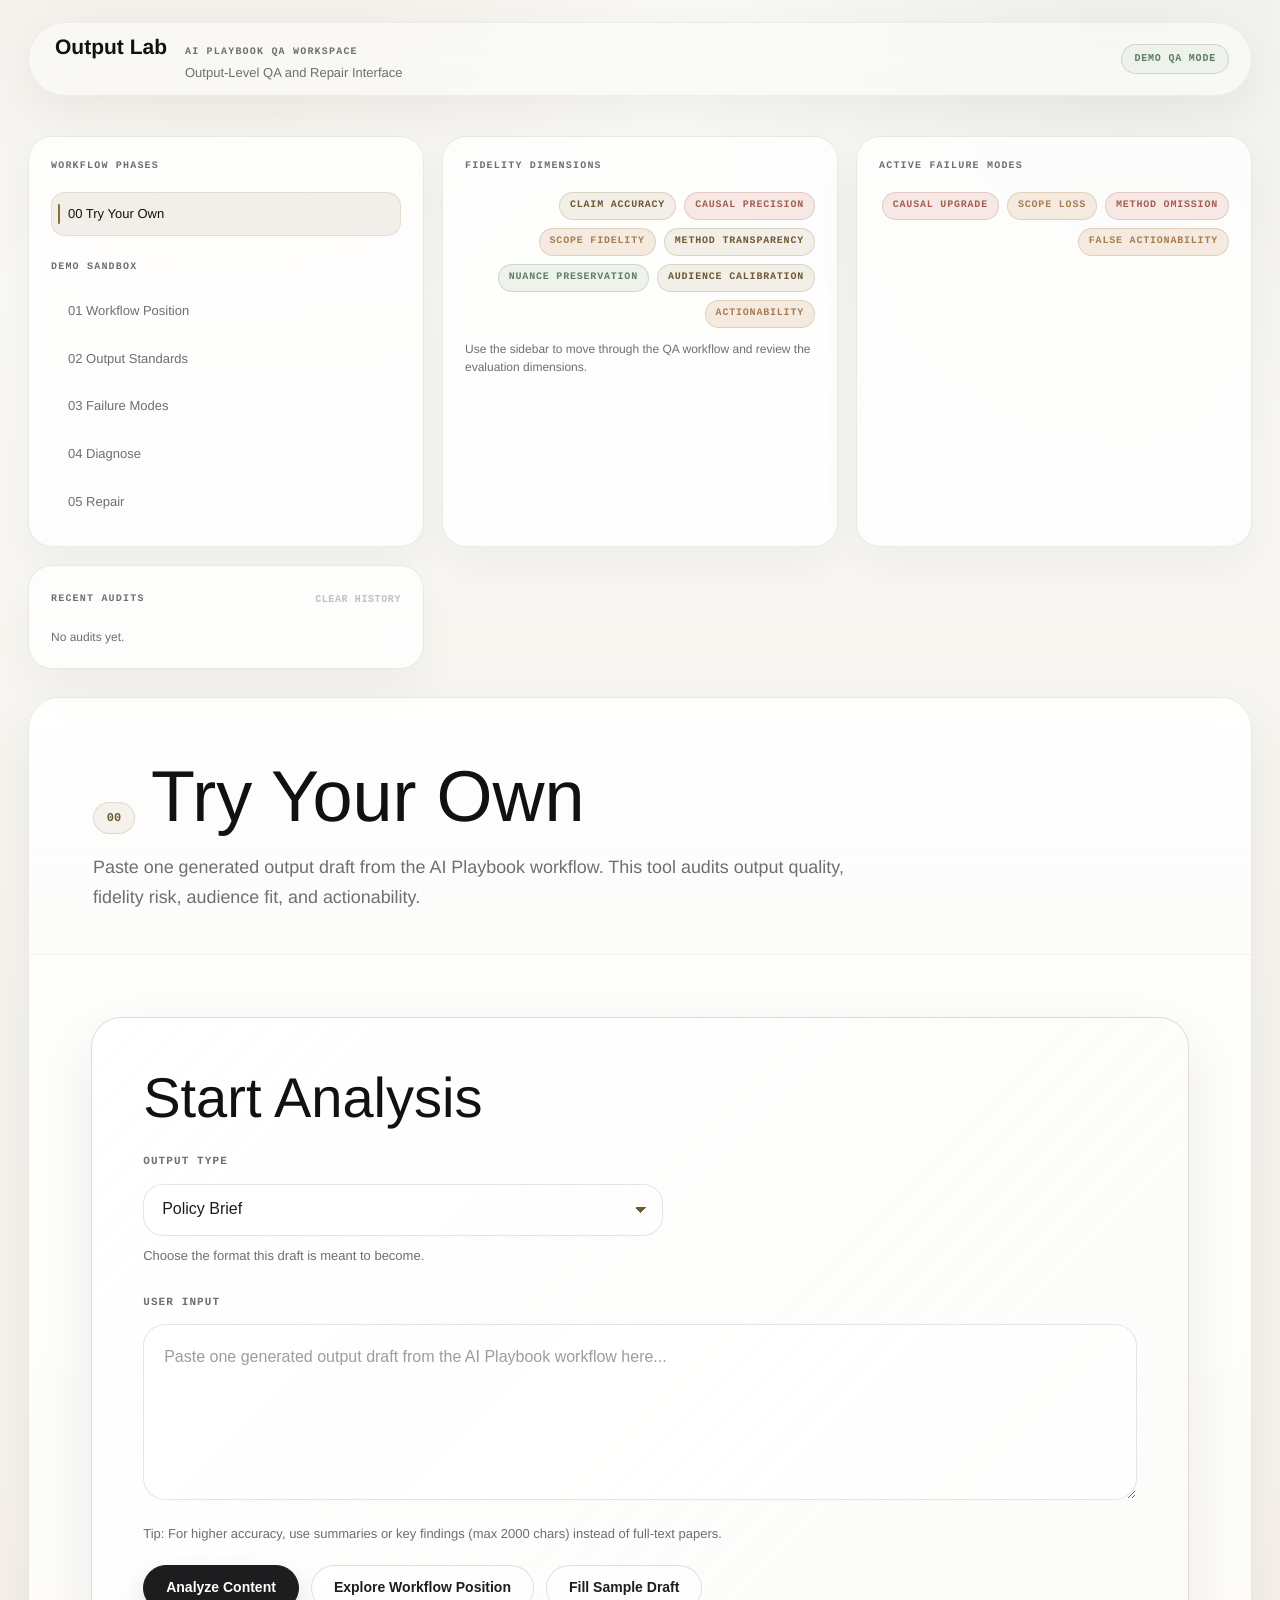
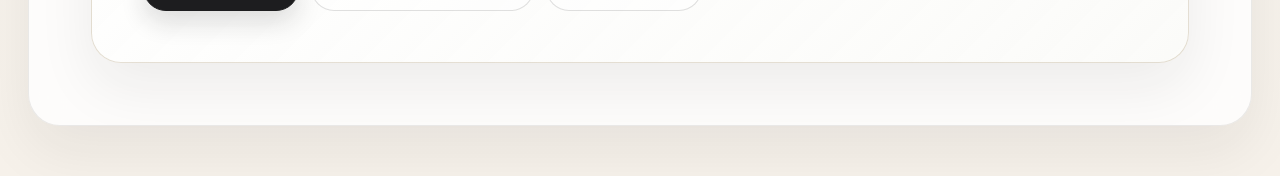
==== commit 48342fba: "Add audit summary and scoring justification features" ====
--- a/index.html
+++ b/index.html
@@ -52,6 +52,7 @@
               <div class="input-actions">
                 <button id="btn-run-diagnose-input" class="action primary" type="button">Analyze Content</button>
                 <button id="btn-explore-sample" class="action secondary" type="button">Explore Workflow Position</button>
+                <button id="btn-fill-sample" class="action secondary" type="button">Fill Sample Draft</button>
               </div>
             </div>
           </div>
